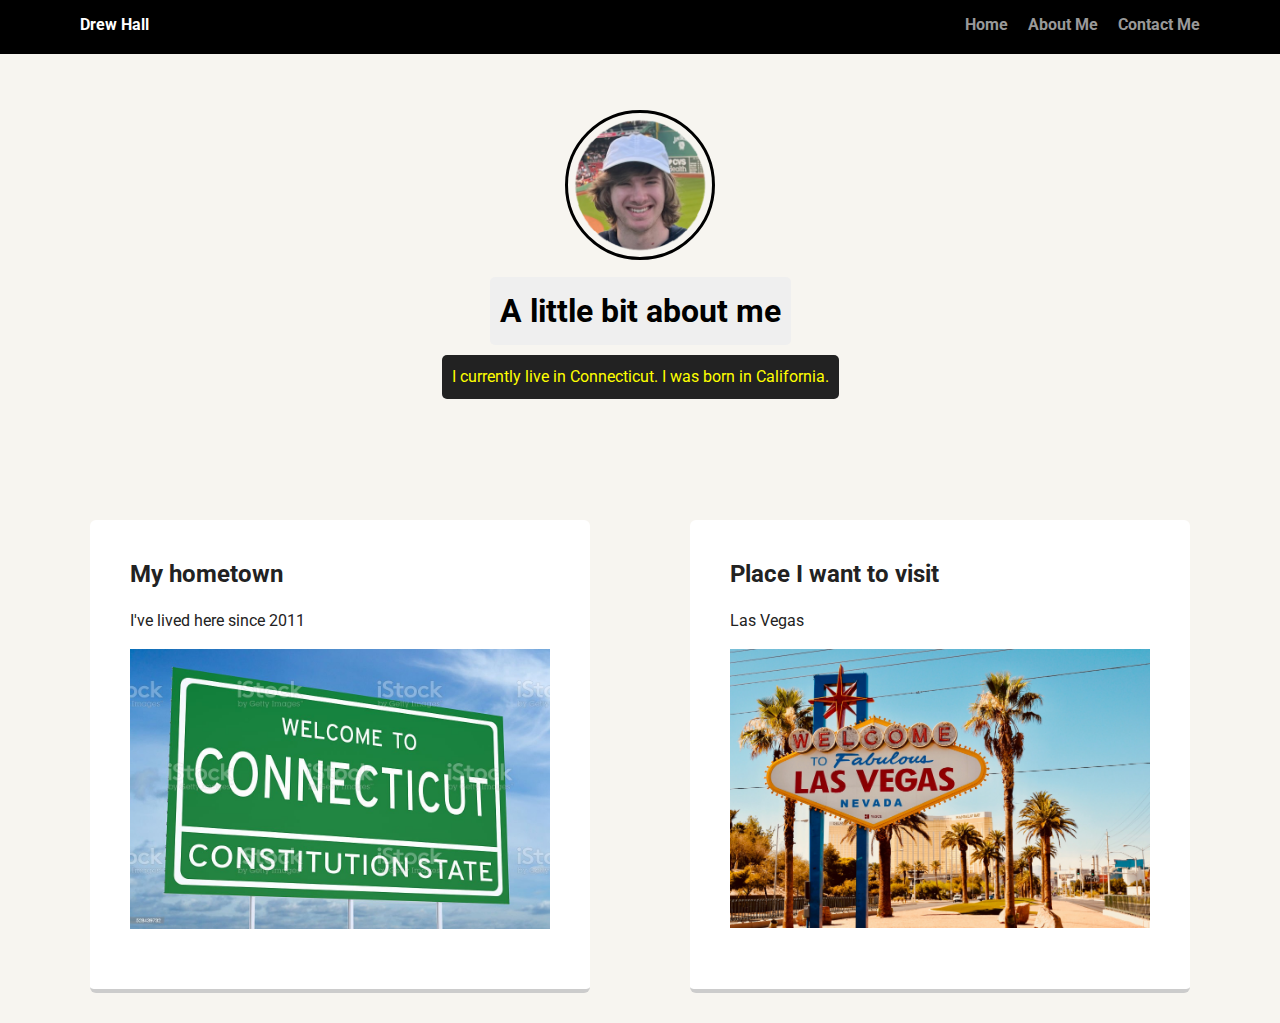
==== aboutme.html @ 1676d085 "finish" ====
<!doctype html>
<html lang="en">
<head>
  <meta charset="utf-8">
  <title>Drew Hall's Portfolio</title>
  <meta name="viewport" content="width=device-width, initial-scale=1.0">
  <link rel="stylesheet" href="styles.css">
  <link href="https://fonts.googleapis.com/css?family=Muli%7CRoboto:400,300,500,700,900" rel="stylesheet"></head>
  <body>

    <div class="main-nav">
        <ul class="nav">
          <li class="name">Drew Hall</li>
          <li><a href="index.html">Home</a></li>
          <li><a href="aboutme.html">About Me</a></li>
          <li><a href="form.html">Contact Me</a></li>
        </ul>
    </div>

    <header>
      <img src="img/me.png" alt="A glance at me!" class="profile-image">
      <h1 class="tag name">A little bit about me</h1>
      <p class="tag location">I currently live in Connecticut. I was born in California.</p>
    </header>
  
    <main class="flex">
      <div class="card">
        <h2>My hometown</h2>
        <p>I've lived here since 2011</p>
        <img src="img/CT.jpg" alt="A road sign that says Welcome to Connecticut" class="thumbnail">
        <ul class="skills">
    
        </ul>
      </div> 

      <div class="card">
        <h2>Place I want to visit</h2>
        <p>Las Vegas</p>
        <img src="img/Vegas.jpg" alt="A picture of the Las Vegas Nevada sign" class="thumbnail">
        <ul class="skills">
        
        </ul> 
      </div> 

    </main>
   
  </body>
  </html>
---- styles.css ----
/* Global Layout Set-up */
* { 
    box-sizing: border-box;
  }
    
  body {
    margin: 0;
    padding: 0;
    text-align: center;
    font-family: 'Roboto', sans-serif;
    color: #222;
    background: #f7f5f0;
  }
  /* Link Styles */
  
  a {
    text-decoration: none;
    color: #999;
  }
  a:hover {
    color: #6633ff;
  }
  
  /* Section Styles */
  
  .main-nav {
    width: 100%;
    background: black;
    min-height: 30px;
    padding: 10px;
    position: fixed;
    text-align: center;
  }
  .nav {
    display: flex;
    justify-content: space-around;
    font-weight: 700;
    list-style-type: none;
    margin: 0 auto;
    padding: 0;
  }
  
  .nav .name {
      display: block;
      margin-right: auto;
      color: white;
  }
  .nav li {
    padding: 5px 10px 10px 10px;
  }
  .nav a {
    transition: all .5s;
  }
  .nav a:hover {
    color: white
  }
  
  header {
    text-align: center;
    background: url('images/ClevelandSkylineNeo-Rouge-copy.jpg') no-repeat ;
    background-size: cover;
    overflow: hidden;
    padding-top: 60px;
  }
  header {
    line-height: 1.5;
  }
  header .profile-image {
    margin-top: 50px;
    width: 150px;
    height: 150px;
    border-radius: 50%;
    border: 3px solid black;
    transition: all .5s;
  }
  header .profile-image:hover {
    -moz-transform: scaleX(-1);
    -o-transform: scaleX(-1);
    -webkit-transform: scaleX(-1);
    transform: scaleX(-1);
    filter: FlipH;
          -ms-filter: "FlipH";
  }
  .card .thumbnail{
    width:100%;
  }
  .tag {
    background-color: #efefef;
    color: black;
    padding: 10px;
    border-radius: 5px;
    display: table;
    margin: 10px auto;
  } 
  .location {
    background-color: #222;
    color: yellow;
  }
  .card {
    margin: 30px;
    padding: 20px 40px 40px;
    max-width: 500px;
    text-align: left;
    background: #fff;
    border-bottom: 4px solid #ccc;
    border-radius: 6px;
    transition: all .5s;
  }
  .card:hover {
    border-color: #ff99ff;
  }
  
  ul.skills {
    padding: 0;
    text-align: center;
  }
  
  .skills li {
    border-radius: 6px;
    display: inline-block;
    background: #ff9904;
    color: white;
    padding: 5px 10px;
    margin: 2px;
  }
  
  .skills li:nth-child(odd) {
    background: #0399ff;
  }
  
  footer {
    width: 100%;
    min-height: 30px;
    padding: 20px 0 40px 20px;
  }
  
  footer .copyright {
    top: -8px;
    font-size: .75em;
  }
  
  footer ul {
    list-style-type: none;
    margin: 0;
    padding: 0;
  }
  
  footer ul li {
    display: inline-block;
  }
  
  a.social {
    display: inline-block;
    text-indent: -9999px;
    margin-left: 5px;
    width: 30px;
    height: 30px;
    background-size: 30px 30px;
    opacity: .4;
    transition: all .5s;
  }
  a.twitter {
    background-image: url(images/twitter.svg);
  }
  a.linkedin {
    background-image: url(images/linkedin.svg);
  }
  a.github {
    background-image: url(images/github.svg);
  }
  a.social:hover {
    opacity: 1;
  }
  .clearfix {
    clear: both;
  }
  
  /* Styles for larger screens */
  @media screen and (min-width: 720px) {
    
    .flex {
        display: -ms-flexbox;      /* TWEENER - IE 10 */
        display: flex; 
        max-width: 1200px;
        -ms-flex-pack: distribute;
        justify-content: space-around;
        margin: 0 auto;
    }
  
    header {
      min-height: 470px;
    }
  
    .nav {
      max-width: 1200px;
      padding: 0 30px;
    }
  
  
    main {
      padding-top: 20px;
    }
  
    main p {
      line-height: 1.6em;
    }
  
    footer {
      font-size: 1.3em;
      max-width: 1200px;
      margin: 40px auto;
    }
  
  }
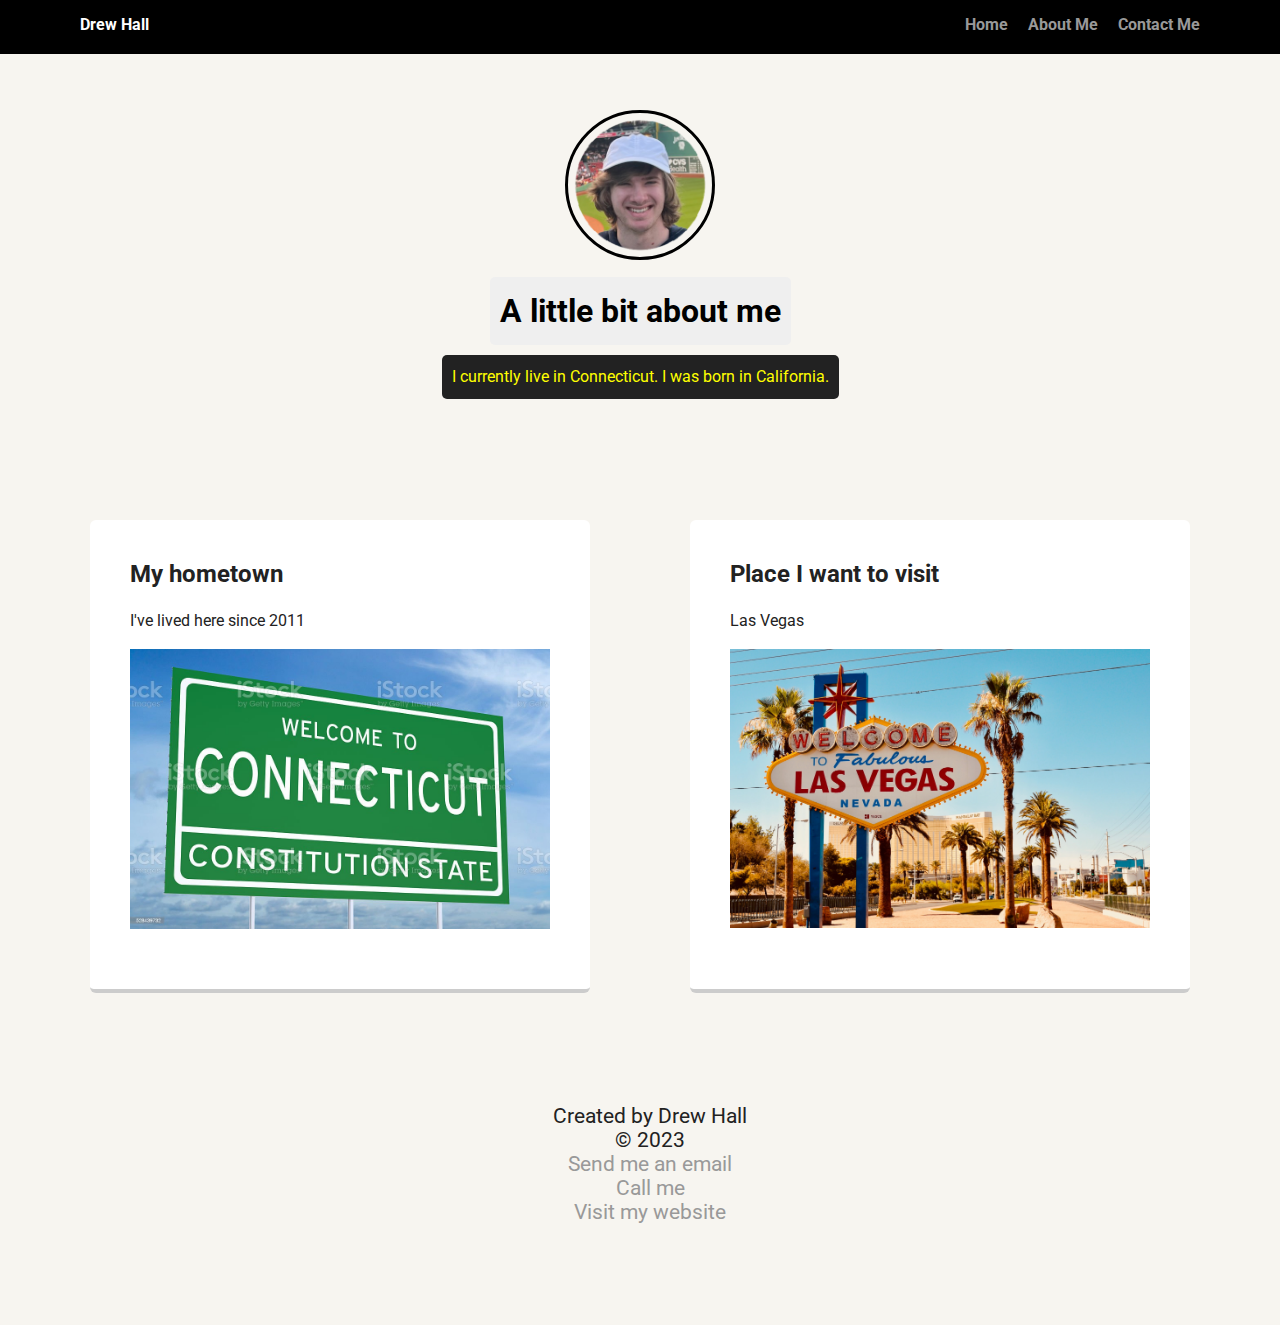
==== commit 6a982f72: "fix" ====
--- a/aboutme.html
+++ b/aboutme.html
@@ -4,7 +4,7 @@
   <meta charset="utf-8">
   <title>Drew Hall's Portfolio</title>
   <meta name="viewport" content="width=device-width, initial-scale=1.0">
-  <link rel="stylesheet" href="styles.css">
+  <link rel="stylesheet" href="css/styles.css">
   <link href="https://fonts.googleapis.com/css?family=Muli%7CRoboto:400,300,500,700,900" rel="stylesheet"></head>
   <body>
 
@@ -43,6 +43,14 @@
       </div> 
 
     </main>
-   
+    <footer>
+      <p>
+          Created by Drew Hall <br>
+          &copy; 2023 <br>
+          <a href="mailto:dhall0067@mail.ct.edu">Send me an email</a><br>
+          <a href="tel:+8605882300">Call me</a><br>
+          <a href="https://melodious-douhua-f0c421.netlify.app">Visit my website</a>
+      </p>
+  </footer>
   </body>
   </html>--- a/css/styles.css
+++ b/css/styles.css
@@ -0,0 +1,215 @@
+/* Global Layout Set-up */
+* { 
+    box-sizing: border-box;
+  }
+    
+  body {
+    margin: 0;
+    padding: 0;
+    text-align: center;
+    font-family: 'Roboto', sans-serif;
+    color: #222;
+    background: #f7f5f0;
+  }
+  /* Link Styles */
+  
+  a {
+    text-decoration: none;
+    color: #999;
+  }
+  a:hover {
+    color: #6633ff;
+  }
+  
+  /* Section Styles */
+  
+  .main-nav {
+    width: 100%;
+    background: black;
+    min-height: 30px;
+    padding: 10px;
+    position: fixed;
+    text-align: center;
+  }
+  .nav {
+    display: flex;
+    justify-content: space-around;
+    font-weight: 700;
+    list-style-type: none;
+    margin: 0 auto;
+    padding: 0;
+  }
+  
+  .nav .name {
+      display: block;
+      margin-right: auto;
+      color: white;
+  }
+  .nav li {
+    padding: 5px 10px 10px 10px;
+  }
+  .nav a {
+    transition: all .5s;
+  }
+  .nav a:hover {
+    color: white
+  }
+  
+  header {
+    text-align: center;
+    background: url('images/ClevelandSkylineNeo-Rouge-copy.jpg') no-repeat ;
+    background-size: cover;
+    overflow: hidden;
+    padding-top: 60px;
+  }
+  header {
+    line-height: 1.5;
+  }
+  header .profile-image {
+    margin-top: 50px;
+    width: 150px;
+    height: 150px;
+    border-radius: 50%;
+    border: 3px solid black;
+    transition: all .5s;
+  }
+  header .profile-image:hover {
+    -moz-transform: scaleX(-1);
+    -o-transform: scaleX(-1);
+    -webkit-transform: scaleX(-1);
+    transform: scaleX(-1);
+    filter: FlipH;
+          -ms-filter: "FlipH";
+  }
+  .card .thumbnail{
+    width:100%;
+  }
+  .tag {
+    background-color: #efefef;
+    color: black;
+    padding: 10px;
+    border-radius: 5px;
+    display: table;
+    margin: 10px auto;
+  } 
+  .location {
+    background-color: #222;
+    color: yellow;
+  }
+  .card {
+    margin: 30px;
+    padding: 20px 40px 40px;
+    max-width: 500px;
+    text-align: left;
+    background: #fff;
+    border-bottom: 4px solid #ccc;
+    border-radius: 6px;
+    transition: all .5s;
+  }
+  .card:hover {
+    border-color: #ff99ff;
+  }
+  
+  ul.skills {
+    padding: 0;
+    text-align: center;
+  }
+  
+  .skills li {
+    border-radius: 6px;
+    display: inline-block;
+    background: #ff9904;
+    color: white;
+    padding: 5px 10px;
+    margin: 2px;
+  }
+  
+  .skills li:nth-child(odd) {
+    background: #0399ff;
+  }
+  
+  footer {
+    width: 100%;
+    min-height: 30px;
+    padding: 20px 0 40px 20px;
+  }
+  
+  footer .copyright {
+    top: -8px;
+    font-size: .75em;
+  }
+  
+  footer ul {
+    list-style-type: none;
+    margin: 0;
+    padding: 0;
+  }
+  
+  footer ul li {
+    display: inline-block;
+  }
+  
+  a.social {
+    display: inline-block;
+    text-indent: -9999px;
+    margin-left: 5px;
+    width: 30px;
+    height: 30px;
+    background-size: 30px 30px;
+    opacity: .4;
+    transition: all .5s;
+  }
+  a.twitter {
+    background-image: url(images/twitter.svg);
+  }
+  a.linkedin {
+    background-image: url(images/linkedin.svg);
+  }
+  a.github {
+    background-image: url(images/github.svg);
+  }
+  a.social:hover {
+    opacity: 1;
+  }
+  .clearfix {
+    clear: both;
+  }
+  
+  /* Styles for larger screens */
+  @media screen and (min-width: 720px) {
+    
+    .flex {
+        display: -ms-flexbox;      /* TWEENER - IE 10 */
+        display: flex; 
+        max-width: 1200px;
+        -ms-flex-pack: distribute;
+        justify-content: space-around;
+        margin: 0 auto;
+    }
+  
+    header {
+      min-height: 470px;
+    }
+  
+    .nav {
+      max-width: 1200px;
+      padding: 0 30px;
+    }
+  
+  
+    main {
+      padding-top: 20px;
+    }
+  
+    main p {
+      line-height: 1.6em;
+    }
+  
+    footer {
+      font-size: 1.3em;
+      max-width: 1200px;
+      margin: 40px auto;
+    }
+  
+  }
+  